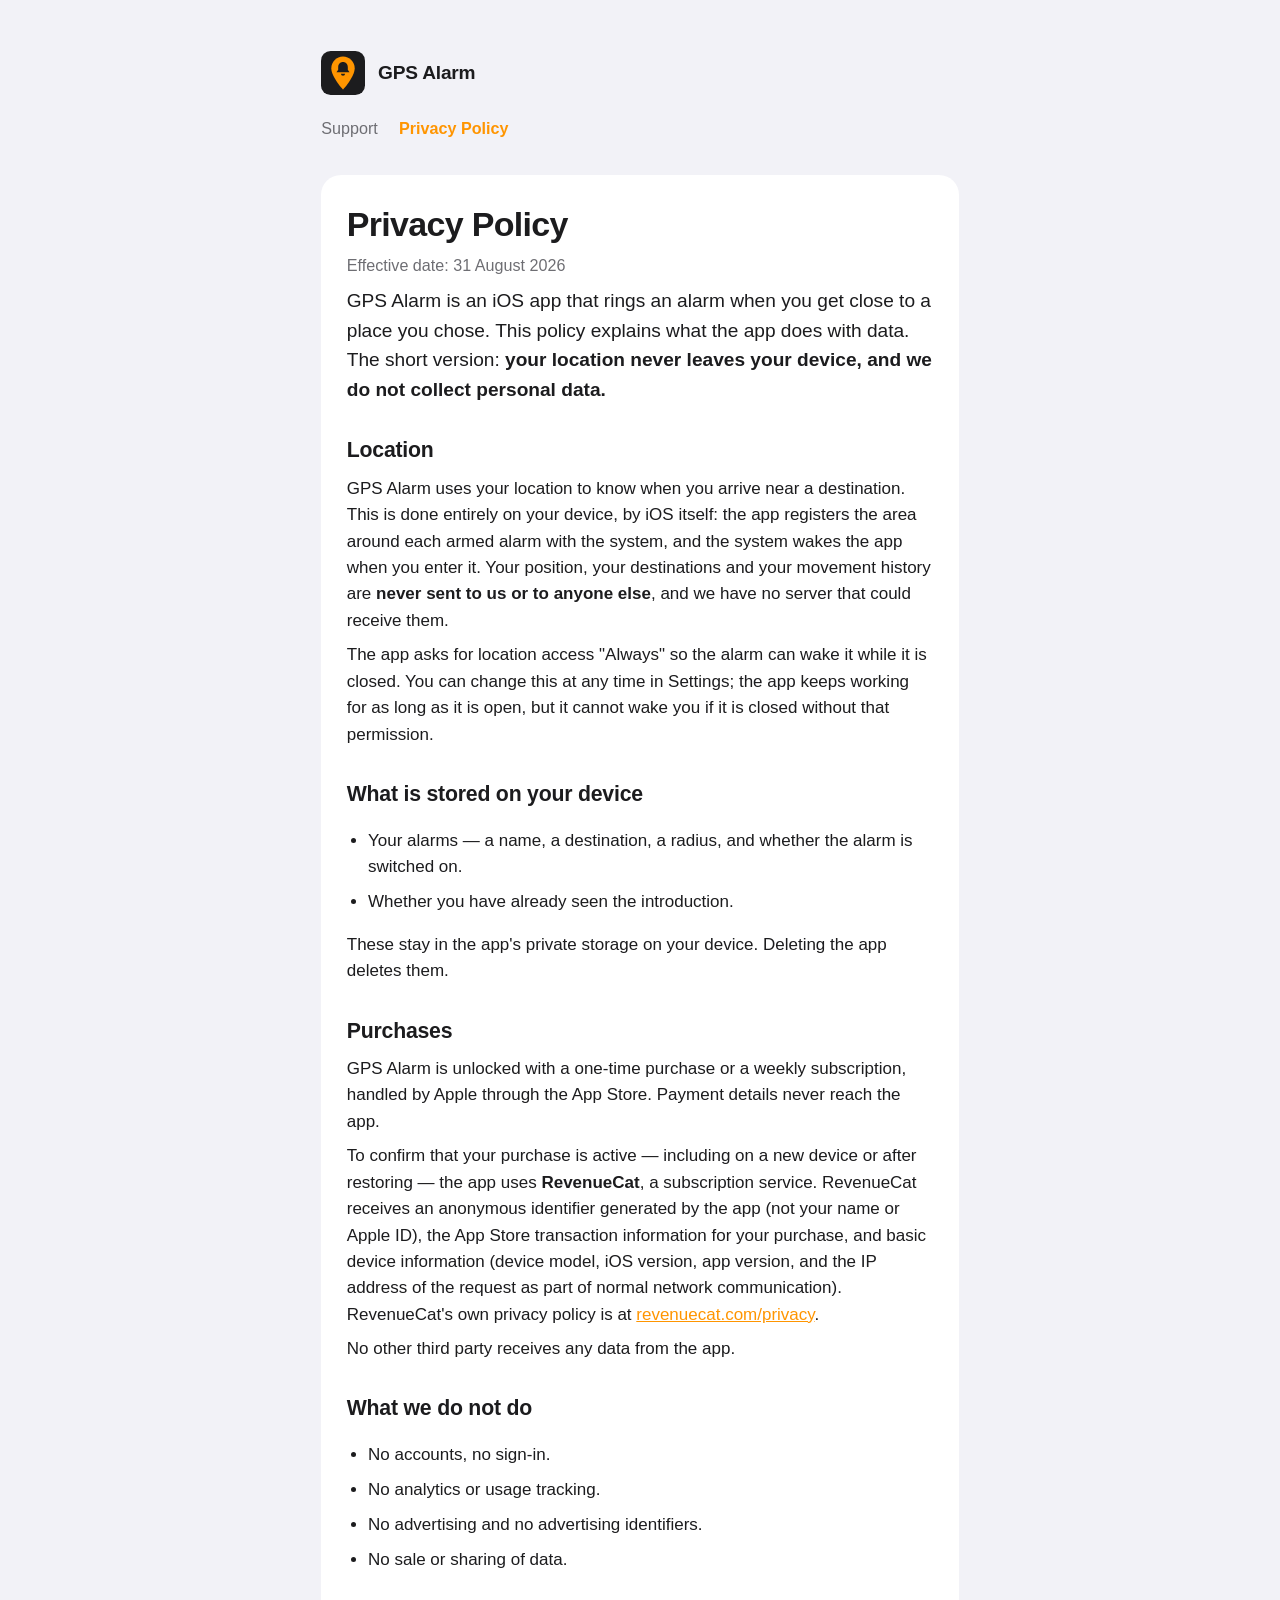
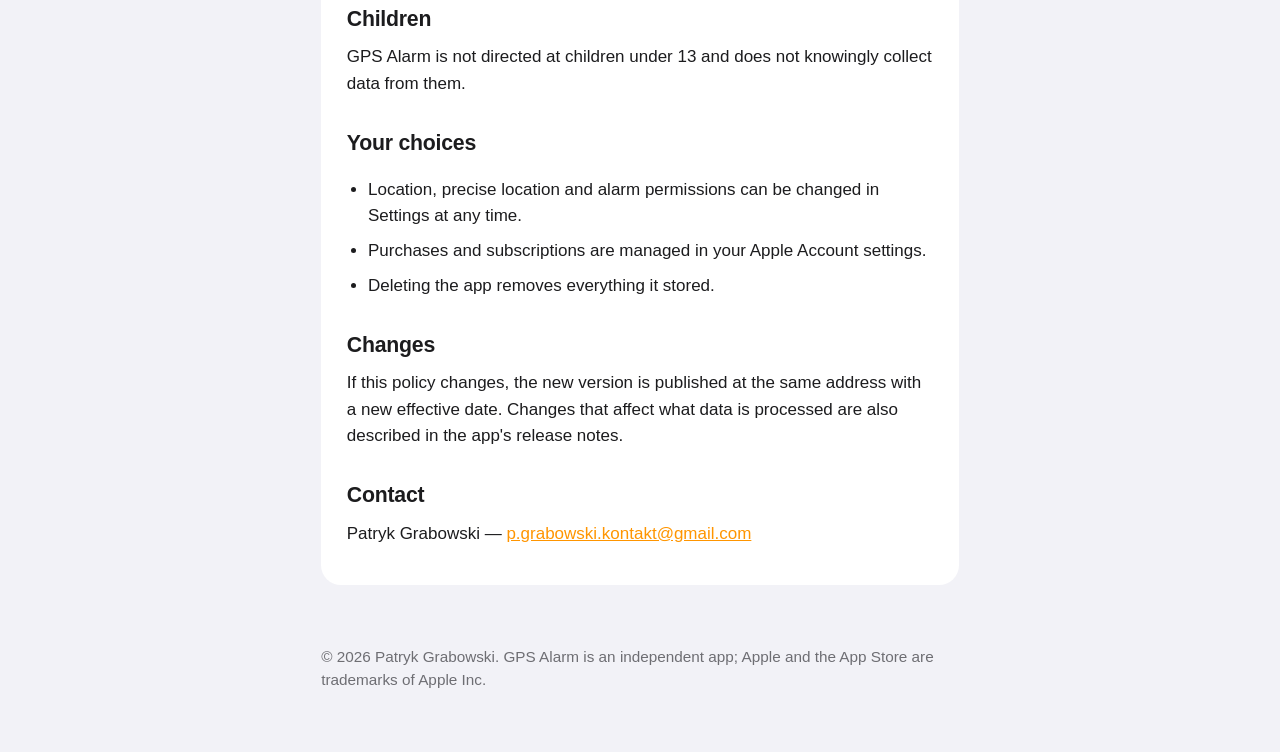
==== privacy.html @ 7f1750cb "Start the web side of GPS Alarm Support page and privacy policy for GitHub Pages; the policy is a co" ====
<!doctype html>
<html lang="en">
<head>
  <meta charset="utf-8">
  <meta name="viewport" content="width=device-width, initial-scale=1">
  <title>Privacy Policy — GPS Alarm</title>
  <meta name="description" content="GPS Alarm privacy policy: your location never leaves your device, and the app collects no personal data.">
  <link rel="stylesheet" href="style.css">
</head>
<body>
  <header>
    <a class="brand" href="./">
      <svg viewBox="0 0 64 64" aria-hidden="true">
        <rect width="64" height="64" rx="14" fill="#1c1c1e"/>
        <path d="M32 8c-9.4 0-17 7.6-17 17 0 12.8 17 31 17 31s17-18.2 17-31c0-9.4-7.6-17-17-17z" fill="#ff9500"/>
        <path d="M32 16c-4.2 0-7 3.2-7 7.5v3.7L22.5 31h19L39 27.2v-3.7c0-4.3-2.8-7.5-7-7.5zm-3 17a3 3 0 0 0 6 0z" fill="#1c1c1e"/>
      </svg>
      <strong>GPS Alarm</strong>
    </a>
    <nav aria-label="Pages">
      <a href="./">Support</a>
      <a href="privacy.html" aria-current="page">Privacy Policy</a>
    </nav>
  </header>

  <main>
    <article>
      <!-- Generated from docs/privacy.md in the GPS Alarm container. Edit the source, then copy the text here. -->
      <h1>Privacy Policy</h1>
      <p class="meta">Effective date: 31 August 2026</p>

      <p class="lead">GPS Alarm is an iOS app that rings an alarm when you get close to a place you chose. This policy explains what the app does with data. The short version: <strong>your location never leaves your device, and we do not collect personal data.</strong></p>

      <h2>Location</h2>
      <p>GPS Alarm uses your location to know when you arrive near a destination. This is done entirely on your device, by iOS itself: the app registers the area around each armed alarm with the system, and the system wakes the app when you enter it. Your position, your destinations and your movement history are <strong>never sent to us or to anyone else</strong>, and we have no server that could receive them.</p>
      <p>The app asks for location access "Always" so the alarm can wake it while it is closed. You can change this at any time in Settings; the app keeps working for as long as it is open, but it cannot wake you if it is closed without that permission.</p>

      <h2>What is stored on your device</h2>
      <ul>
        <li>Your alarms — a name, a destination, a radius, and whether the alarm is switched on.</li>
        <li>Whether you have already seen the introduction.</li>
      </ul>
      <p>These stay in the app's private storage on your device. Deleting the app deletes them.</p>

      <h2>Purchases</h2>
      <p>GPS Alarm is unlocked with a one-time purchase or a weekly subscription, handled by Apple through the App Store. Payment details never reach the app.</p>
      <p>To confirm that your purchase is active — including on a new device or after restoring — the app uses <strong>RevenueCat</strong>, a subscription service. RevenueCat receives an anonymous identifier generated by the app (not your name or Apple ID), the App Store transaction information for your purchase, and basic device information (device model, iOS version, app version, and the IP address of the request as part of normal network communication). RevenueCat's own privacy policy is at <a href="https://www.revenuecat.com/privacy">revenuecat.com/privacy</a>.</p>
      <p>No other third party receives any data from the app.</p>

      <h2>What we do not do</h2>
      <ul>
        <li>No accounts, no sign-in.</li>
        <li>No analytics or usage tracking.</li>
        <li>No advertising and no advertising identifiers.</li>
        <li>No sale or sharing of data.</li>
      </ul>

      <h2>Children</h2>
      <p>GPS Alarm is not directed at children under 13 and does not knowingly collect data from them.</p>

      <h2>Your choices</h2>
      <ul>
        <li>Location, precise location and alarm permissions can be changed in Settings at any time.</li>
        <li>Purchases and subscriptions are managed in your Apple Account settings.</li>
        <li>Deleting the app removes everything it stored.</li>
      </ul>

      <h2>Changes</h2>
      <p>If this policy changes, the new version is published at the same address with a new effective date. Changes that affect what data is processed are also described in the app's release notes.</p>

      <h2>Contact</h2>
      <p>Patryk Grabowski — <a href="mailto:p.grabowski.kontakt@gmail.com">p.grabowski.kontakt@gmail.com</a></p>
    </article>
  </main>

  <footer>
    <p>© 2026 Patryk Grabowski. GPS Alarm is an independent app; Apple and the App Store are trademarks of Apple Inc.</p>
  </footer>
</body>
</html>
---- style.css ----
:root {
  color-scheme: light dark;
  --ground: #f2f2f7;
  --surface: #ffffff;
  --text: #1c1c1e;
  --text-secondary: #6e6e73;
  --accent: #ff9500;
  --rule: #e5e5ea;
  --measure: 40rem;
}

@media (prefers-color-scheme: dark) {
  :root {
    --ground: #000000;
    --surface: #1c1c1e;
    --text: #f2f2f7;
    --text-secondary: #98989d;
    --accent: #ff9f0a;
    --rule: #3a3a3c;
  }
}

* {
  box-sizing: border-box;
}

html {
  font: 17px/1.55 -apple-system, BlinkMacSystemFont, "SF Pro Text", "Helvetica Neue", Helvetica,
    Arial, sans-serif;
  -webkit-text-size-adjust: 100%;
}

body {
  margin: 0;
  background: var(--ground);
  color: var(--text);
}

header,
main,
footer {
  max-width: var(--measure);
  margin: 0 auto;
  padding: 0 1.25rem;
}

header {
  padding-top: 3rem;
  padding-bottom: 1rem;
}

.brand {
  display: flex;
  align-items: center;
  gap: 0.75rem;
  text-decoration: none;
  color: inherit;
}

.brand svg {
  width: 44px;
  height: 44px;
  flex: none;
}

.brand strong {
  font-size: 1.125rem;
  letter-spacing: -0.01em;
}

nav {
  margin-top: 1.25rem;
  display: flex;
  gap: 1.25rem;
  font-size: 0.95rem;
}

nav a {
  color: var(--text-secondary);
  text-decoration: none;
}

nav a[aria-current="page"] {
  color: var(--accent);
  font-weight: 600;
}

main {
  padding-bottom: 3rem;
}

article {
  background: var(--surface);
  border-radius: 20px;
  padding: 1.75rem 1.5rem;
  margin-top: 1rem;
}

h1 {
  font-size: 2rem;
  line-height: 1.15;
  letter-spacing: -0.02em;
  margin: 0 0 0.5rem;
}

h2 {
  font-size: 1.25rem;
  letter-spacing: -0.01em;
  margin: 1.75rem 0 0.5rem;
}

p,
li {
  margin: 0.5rem 0;
}

ul {
  padding-left: 1.25rem;
}

.meta {
  color: var(--text-secondary);
  font-size: 0.95rem;
}

.lead {
  font-size: 1.125rem;
}

a {
  color: var(--accent);
}

hr {
  border: 0;
  border-top: 1px solid var(--rule);
  margin: 1.5rem 0;
}

footer {
  padding-bottom: 3rem;
  color: var(--text-secondary);
  font-size: 0.9rem;
}
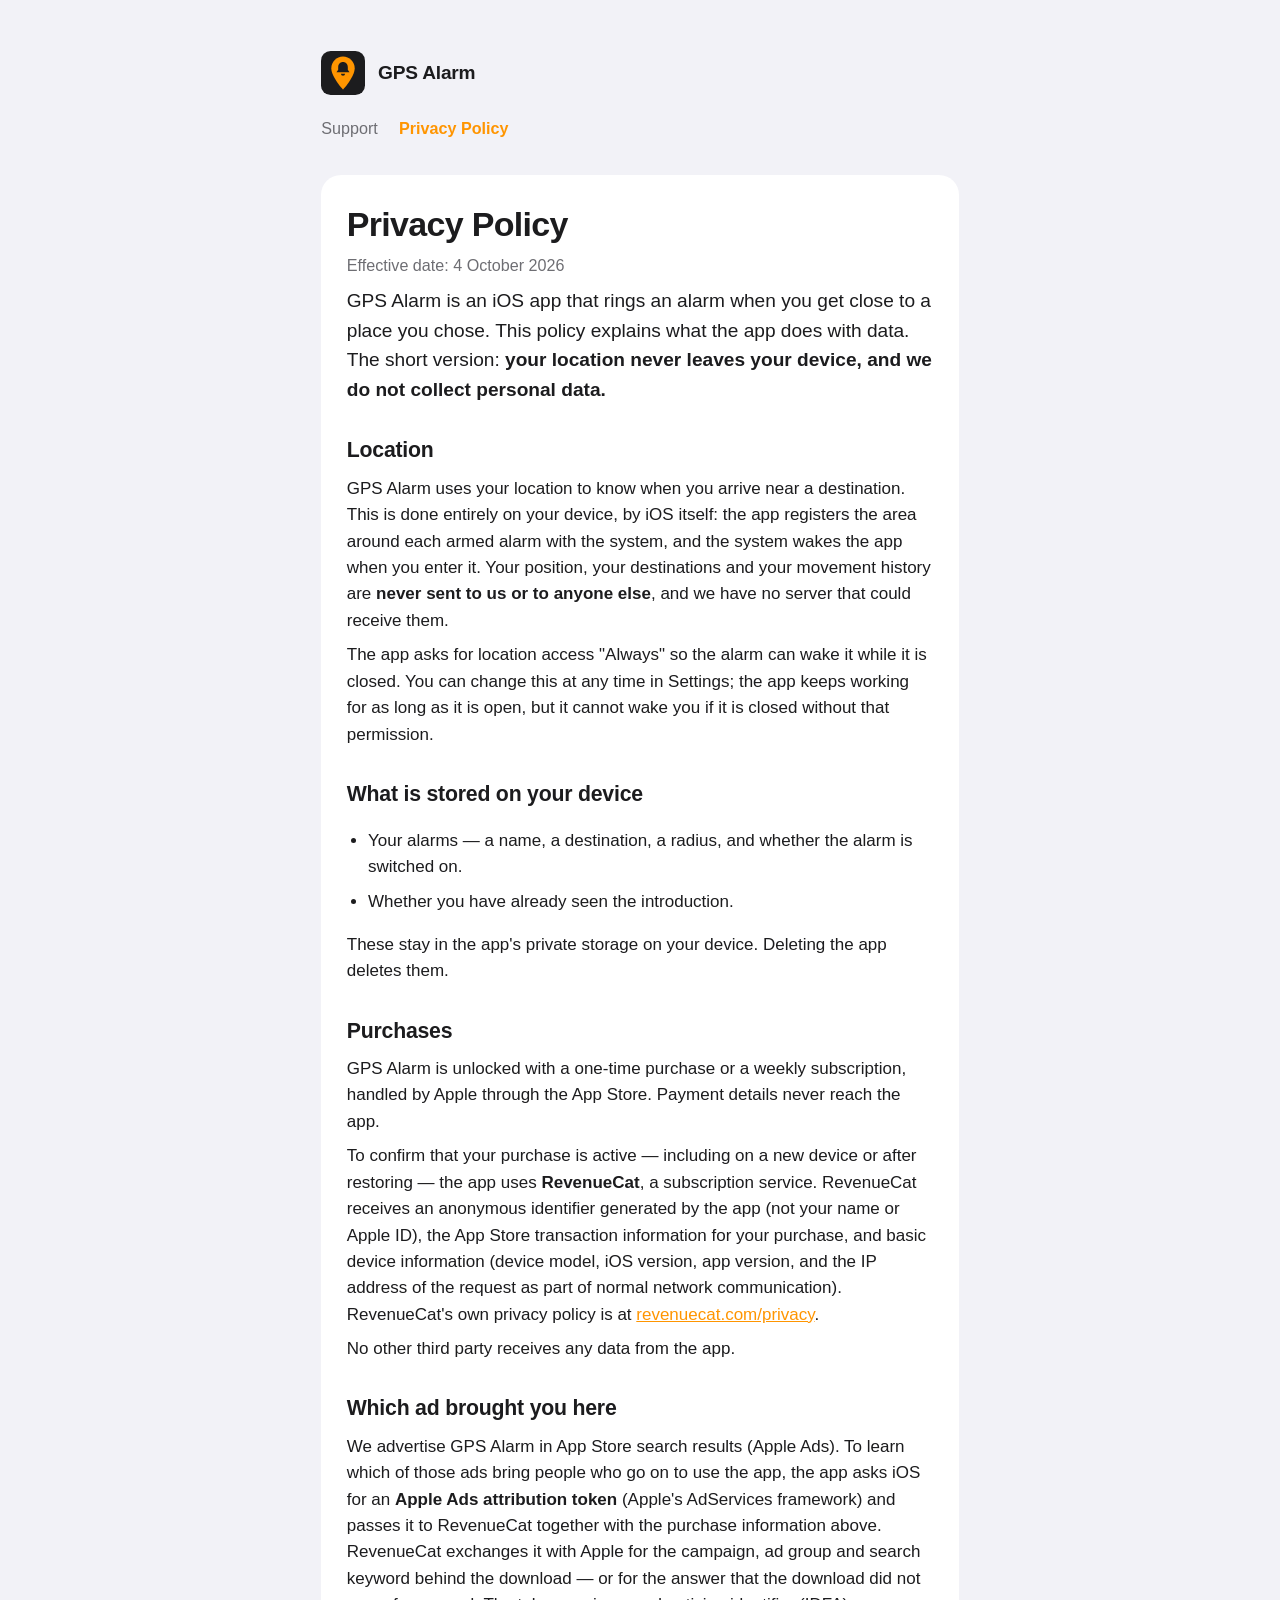
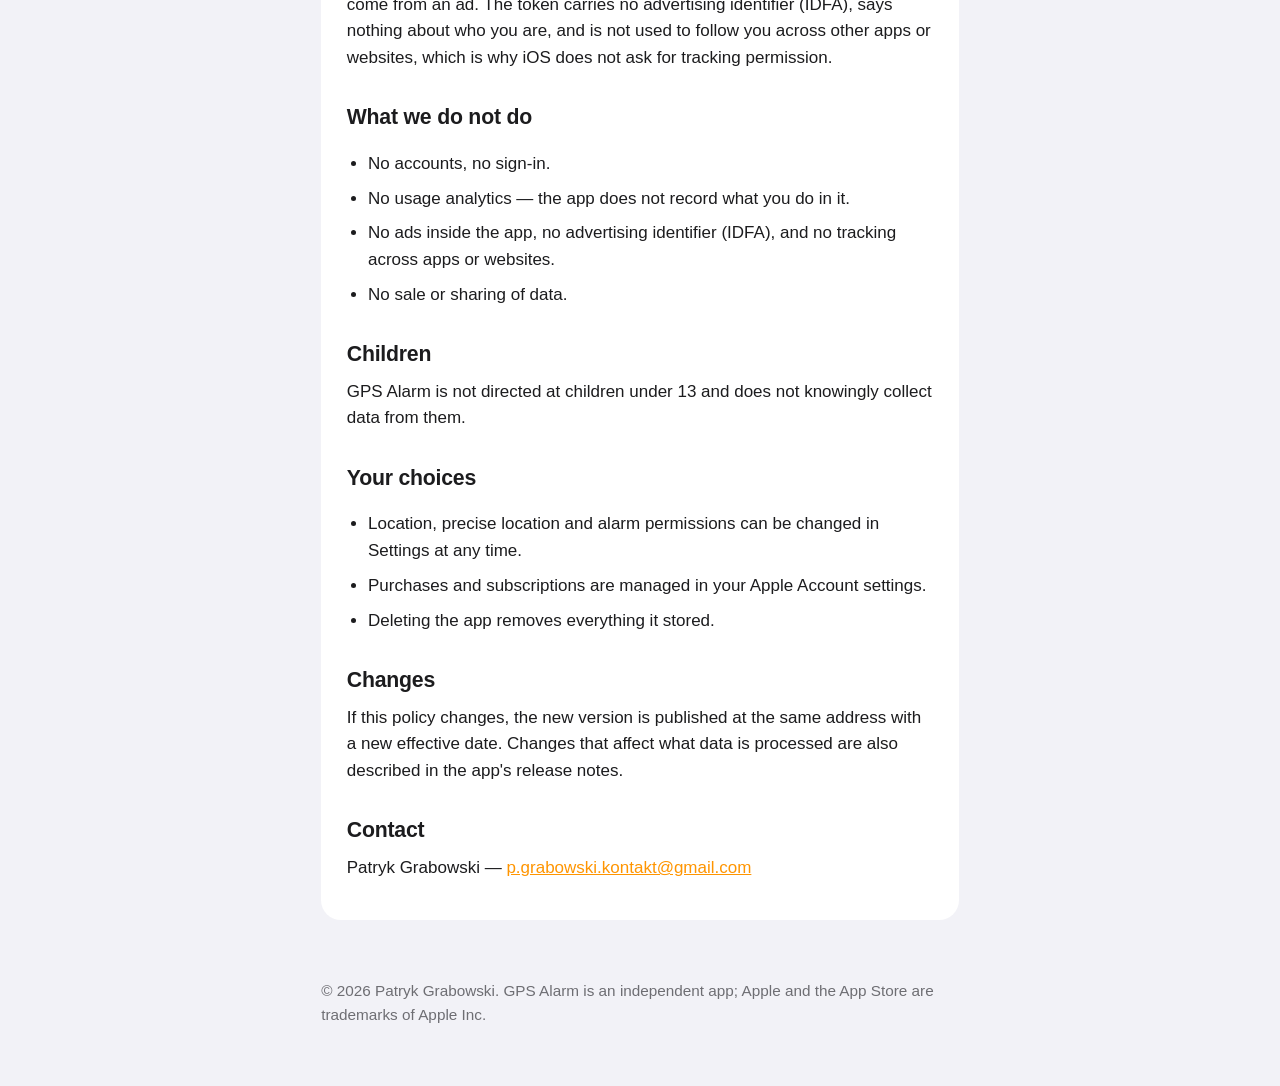
==== commit 7658a9fb: "Say which ad brought you here The policy now describes the Apple Ads attribution token the app hands" ====
--- a/privacy.html
+++ b/privacy.html
@@ -27,7 +27,7 @@
     <article>
       <!-- Generated from docs/privacy.md in the GPS Alarm container. Edit the source, then copy the text here. -->
       <h1>Privacy Policy</h1>
-      <p class="meta">Effective date: 31 August 2026</p>
+      <p class="meta">Effective date: 4 October 2026</p>
 
       <p class="lead">GPS Alarm is an iOS app that rings an alarm when you get close to a place you chose. This policy explains what the app does with data. The short version: <strong>your location never leaves your device, and we do not collect personal data.</strong></p>
 
@@ -47,11 +47,14 @@
       <p>To confirm that your purchase is active — including on a new device or after restoring — the app uses <strong>RevenueCat</strong>, a subscription service. RevenueCat receives an anonymous identifier generated by the app (not your name or Apple ID), the App Store transaction information for your purchase, and basic device information (device model, iOS version, app version, and the IP address of the request as part of normal network communication). RevenueCat's own privacy policy is at <a href="https://www.revenuecat.com/privacy">revenuecat.com/privacy</a>.</p>
       <p>No other third party receives any data from the app.</p>
 
+      <h2>Which ad brought you here</h2>
+      <p>We advertise GPS Alarm in App Store search results (Apple Ads). To learn which of those ads bring people who go on to use the app, the app asks iOS for an <strong>Apple Ads attribution token</strong> (Apple's AdServices framework) and passes it to RevenueCat together with the purchase information above. RevenueCat exchanges it with Apple for the campaign, ad group and search keyword behind the download — or for the answer that the download did not come from an ad. The token carries no advertising identifier (IDFA), says nothing about who you are, and is not used to follow you across other apps or websites, which is why iOS does not ask for tracking permission.</p>
+
       <h2>What we do not do</h2>
       <ul>
         <li>No accounts, no sign-in.</li>
-        <li>No analytics or usage tracking.</li>
-        <li>No advertising and no advertising identifiers.</li>
+        <li>No usage analytics — the app does not record what you do in it.</li>
+        <li>No ads inside the app, no advertising identifier (IDFA), and no tracking across apps or websites.</li>
         <li>No sale or sharing of data.</li>
       </ul>
 
